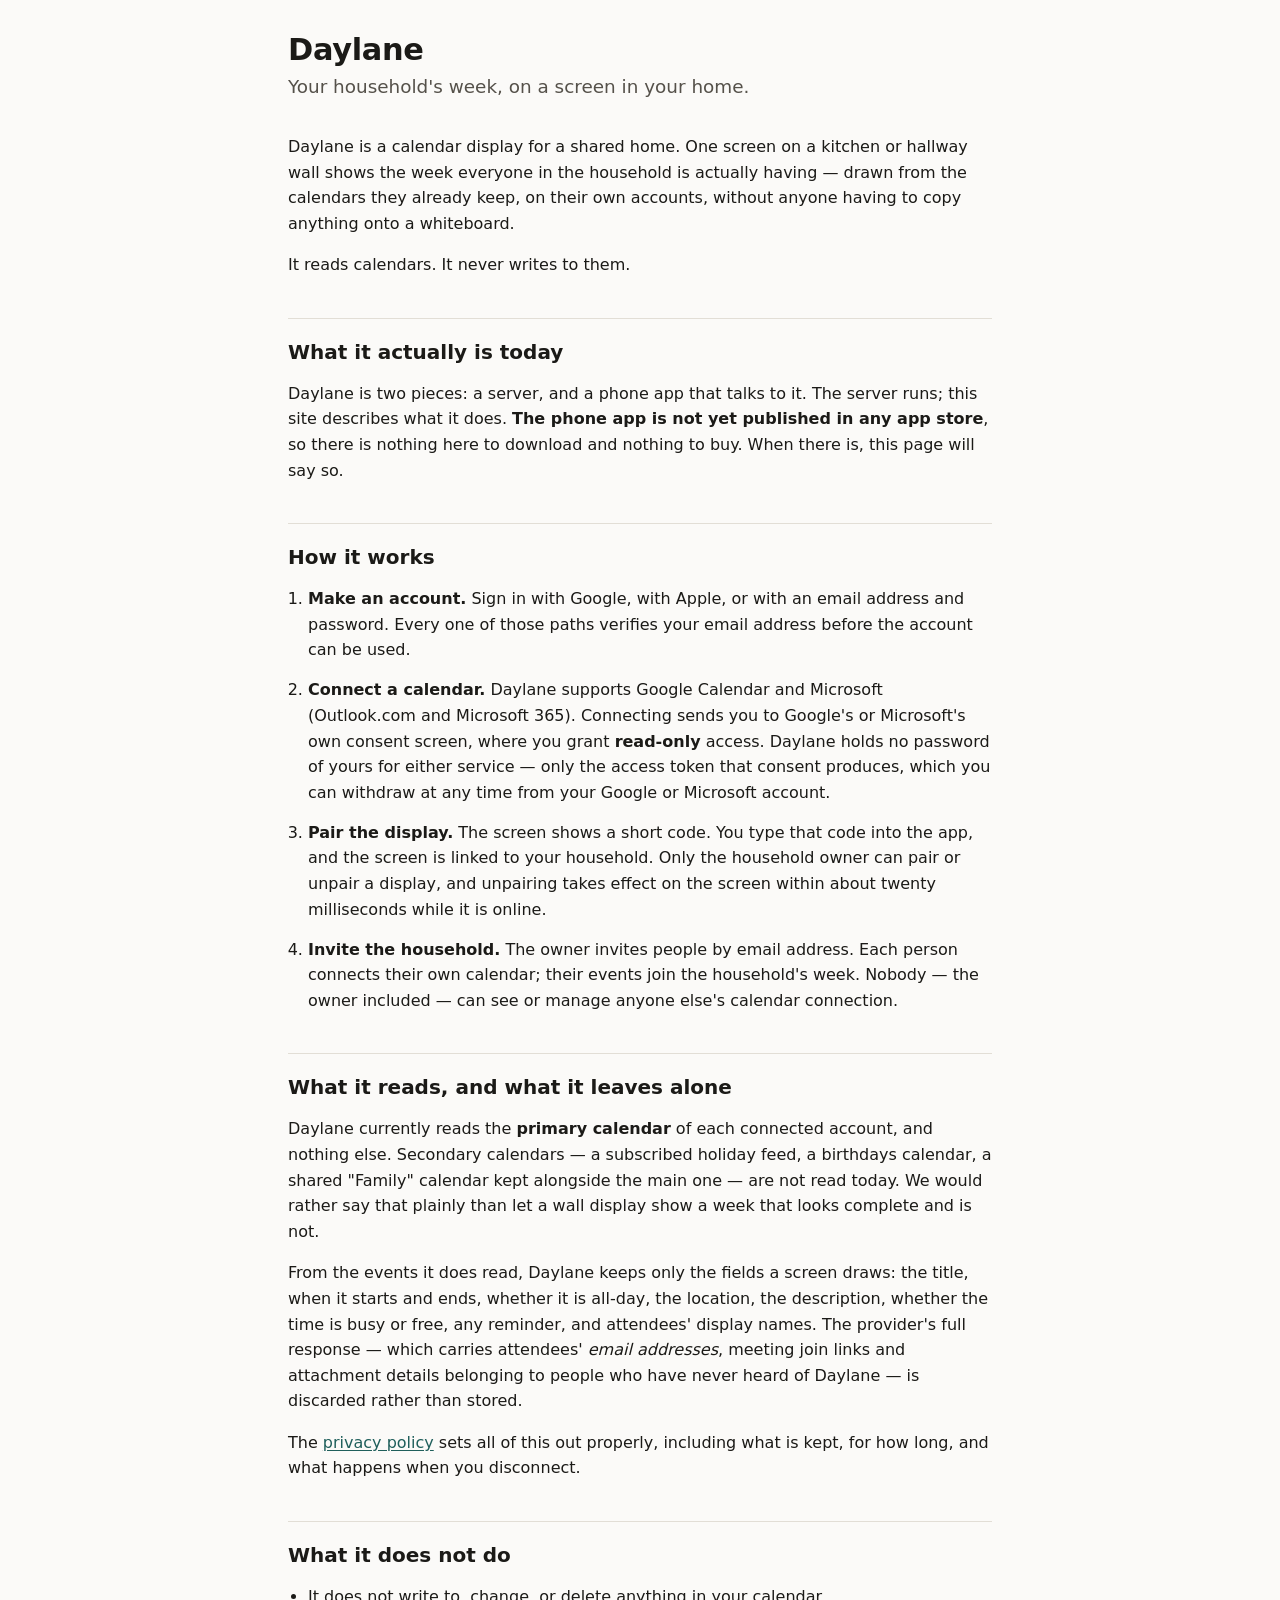
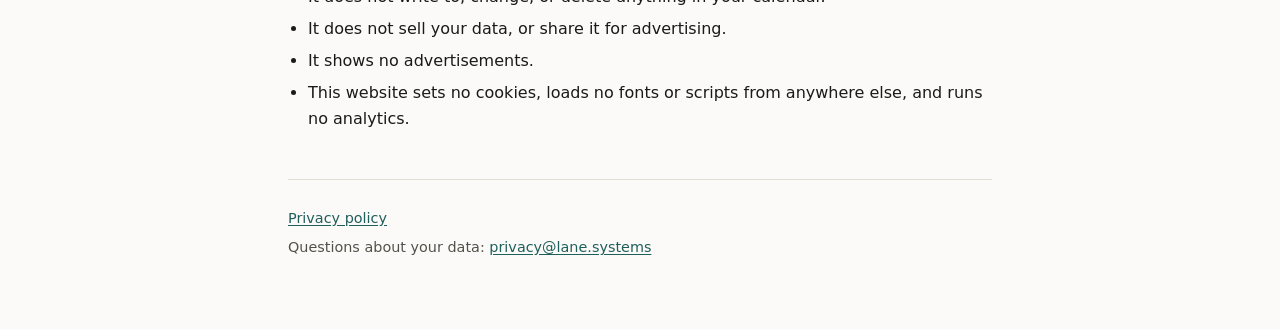
==== index.html @ bf2091d9 "Daylane's homepage and privacy policy Static files for GitHub Pages: no build step, no scripts, no t" ====
<!doctype html>
<html lang="en">
<head>
<meta charset="utf-8">
<meta name="viewport" content="width=device-width, initial-scale=1">
<title>Daylane — your household's week, on the wall</title>
<meta name="description" content="Daylane shows a household's shared week on a screen in the home. It reads your calendar; it never writes to it.">
<link rel="stylesheet" href="/style.css">
</head>
<body>
<main>

<h1>Daylane</h1>
<p class="lede">Your household's week, on a screen in your home.</p>

<p>Daylane is a calendar display for a shared home. One screen on a kitchen or
hallway wall shows the week everyone in the household is actually having —
drawn from the calendars they already keep, on their own accounts, without
anyone having to copy anything onto a whiteboard.</p>

<p>It reads calendars. It never writes to them.</p>

<h2>What it actually is today</h2>

<p>Daylane is two pieces: a server, and a phone app that talks to it. The
server runs; this site describes what it does. <strong>The phone app is not yet
published in any app store</strong>, so there is nothing here to download and
nothing to buy. When there is, this page will say so.</p>

<h2>How it works</h2>

<ol class="steps">
	<li><strong>Make an account.</strong> Sign in with Google, with Apple, or
	with an email address and password. Every one of those paths verifies your
	email address before the account can be used.</li>

	<li><strong>Connect a calendar.</strong> Daylane supports Google Calendar
	and Microsoft (Outlook.com and Microsoft 365). Connecting sends you to
	Google's or Microsoft's own consent screen, where you grant
	<strong>read-only</strong> access. Daylane holds no password of yours for
	either service — only the access token that consent produces, which you can
	withdraw at any time from your Google or Microsoft account.</li>

	<li><strong>Pair the display.</strong> The screen shows a short code. You
	type that code into the app, and the screen is linked to your household.
	Only the household owner can pair or unpair a display, and unpairing takes
	effect on the screen within about twenty milliseconds while it is online.</li>

	<li><strong>Invite the household.</strong> The owner invites people by email
	address. Each person connects their own calendar; their events join the
	household's week. Nobody — the owner included — can see or manage anyone
	else's calendar connection.</li>
</ol>

<h2>What it reads, and what it leaves alone</h2>

<p>Daylane currently reads the <strong>primary calendar</strong> of each
connected account, and nothing else. Secondary calendars — a subscribed holiday
feed, a birthdays calendar, a shared "Family" calendar kept alongside the main
one — are not read today. We would rather say that plainly than let a wall
display show a week that looks complete and is not.</p>

<p>From the events it does read, Daylane keeps only the fields a screen draws:
the title, when it starts and ends, whether it is all-day, the location, the
description, whether the time is busy or free, any reminder, and attendees'
display names. The provider's full response — which carries attendees'
<em>email addresses</em>, meeting join links and attachment details belonging to
people who have never heard of Daylane — is discarded rather than stored.</p>

<p>The <a href="/privacy/">privacy policy</a> sets all of this out properly,
including what is kept, for how long, and what happens when you disconnect.</p>

<h2>What it does not do</h2>

<ul>
	<li>It does not write to, change, or delete anything in your calendar.</li>
	<li>It does not sell your data, or share it for advertising.</li>
	<li>It shows no advertisements.</li>
	<li>This website sets no cookies, loads no fonts or scripts from anywhere
	else, and runs no analytics.</li>
</ul>

<footer>
	<p><a href="/privacy/">Privacy policy</a></p>
	<!-- REVIEW BEFORE PUBLICATION: this address must exist as an explicit
	     forwarder at the registrar first. lane.systems has no mailboxes, only
	     Namecheap email forwarding, and Namecheap rejects mail for any address
	     that is not a configured forwarder — so an address printed here that
	     nobody created bounces silently. See deploy/README.md. -->
	<p>Questions about your data: <a href="mailto:privacy@lane.systems">privacy@lane.systems</a></p>
</footer>

</main>
</body>
</html>
---- style.css ----
/* One stylesheet, referenced root-relative as /style.css so it resolves the
   same from `/` and from `/privacy/`. A relative path would need to differ
   between the two, which is exactly the kind of thing that breaks when the
   directory is copied to another repository verbatim.

   No webfont, no script, no third-party request of any kind. A privacy policy
   that loads a font from someone else's server is making a claim its own page
   contradicts. */

:root {
	color-scheme: light dark;

	--bg: #fbfaf8;
	--surface: #ffffff;
	--text: #1b1a17;
	--muted: #55514a;
	--rule: #e2ded6;
	--accent: #1f5f5b;
	--note-bg: #fdf6e3;
	--note-rule: #d9c79a;
	--note-text: #4a3c18;
}

@media (prefers-color-scheme: dark) {
	:root {
		--bg: #15171a;
		--surface: #1c1f23;
		--text: #e8e6e1;
		--muted: #a8a49c;
		--rule: #32363c;
		--accent: #7fc9c2;
		--note-bg: #24201a;
		--note-rule: #5d4f33;
		--note-text: #e5d7b4;
	}
}

* {
	box-sizing: border-box;
}

body {
	margin: 0;
	padding: 2rem 1rem 4rem;
	background: var(--bg);
	color: var(--text);
	font: 16px/1.6 system-ui, -apple-system, "Segoe UI", Roboto, "Helvetica Neue", Arial, sans-serif;
	-webkit-text-size-adjust: 100%;
}

main {
	max-width: 44rem;
	margin: 0 auto;
}

h1 {
	font-size: 1.9rem;
	line-height: 1.2;
	margin: 0 0 0.25rem;
	letter-spacing: -0.01em;
}

h2 {
	font-size: 1.25rem;
	line-height: 1.3;
	margin: 2.5rem 0 0.75rem;
	padding-top: 1.25rem;
	border-top: 1px solid var(--rule);
}

h3 {
	font-size: 1rem;
	margin: 1.5rem 0 0.5rem;
}

p,
li {
	color: var(--text);
}

.lede {
	font-size: 1.15rem;
	color: var(--muted);
	margin: 0 0 2rem;
}

a {
	color: var(--accent);
	text-underline-offset: 2px;
}

a:hover {
	text-decoration-thickness: 2px;
}

ul,
ol {
	padding-left: 1.25rem;
}

li {
	margin: 0.4rem 0;
}

dt {
	font-weight: 600;
	margin-top: 1rem;
}

dd {
	margin: 0.25rem 0 0;
	color: var(--muted);
}

code {
	font-family: ui-monospace, SFMono-Regular, Menlo, Consolas, monospace;
	font-size: 0.9em;
	background: var(--surface);
	border: 1px solid var(--rule);
	border-radius: 4px;
	padding: 0.1em 0.35em;
	/* Scope strings are long and unbreakable; without this they widen the page
	   past a 400px viewport and the whole document scrolls sideways. */
	overflow-wrap: anywhere;
}

.note {
	background: var(--note-bg);
	border: 1px solid var(--note-rule);
	border-left-width: 4px;
	border-radius: 4px;
	padding: 0.9rem 1rem;
	margin: 1.5rem 0;
	color: var(--note-text);
}

.note p {
	color: inherit;
	margin: 0.5rem 0 0;
}

.note p:first-child {
	margin-top: 0;
}

.note strong {
	color: inherit;
}

footer {
	margin-top: 3rem;
	padding-top: 1.25rem;
	border-top: 1px solid var(--rule);
	color: var(--muted);
	font-size: 0.9rem;
}

footer p {
	color: inherit;
	margin: 0.4rem 0;
}

.meta {
	color: var(--muted);
	font-size: 0.9rem;
	margin: 0 0 2rem;
}

.steps {
	padding-left: 1.25rem;
}

.steps li {
	margin: 0.9rem 0;
}
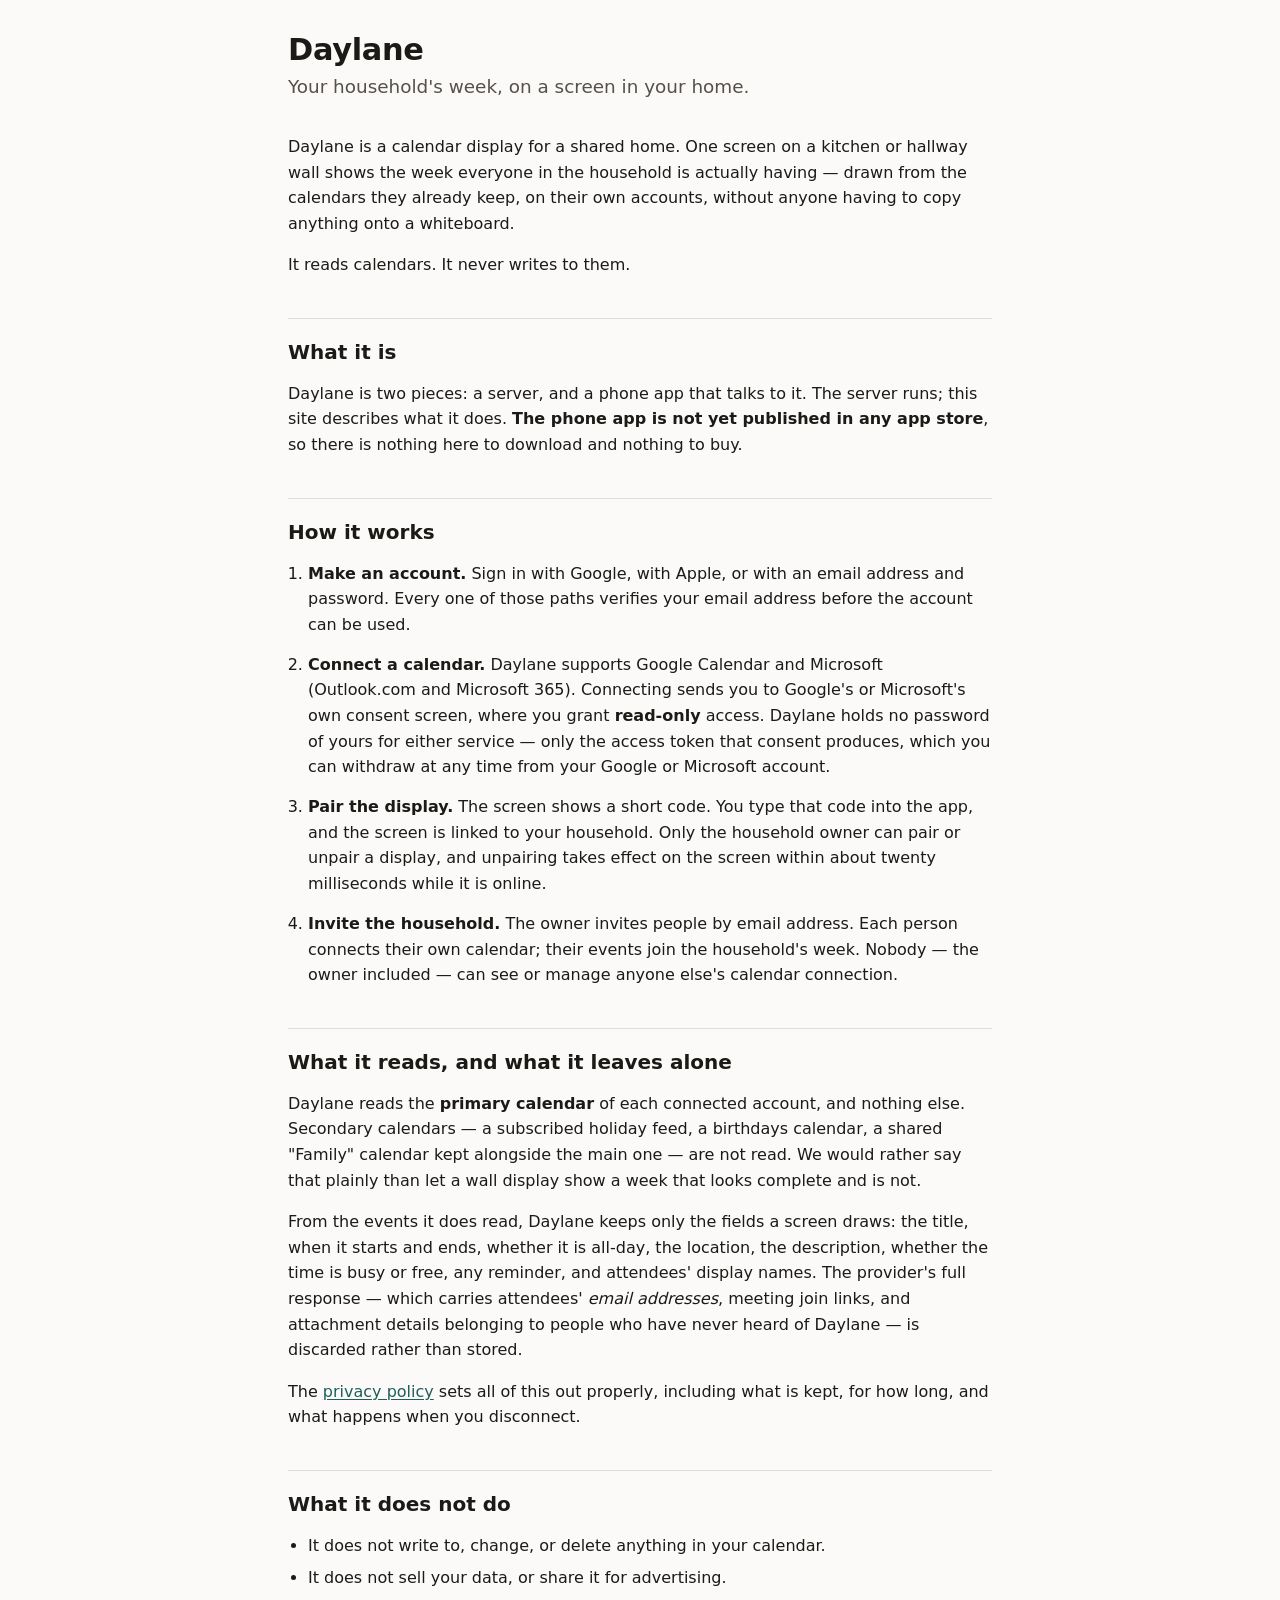
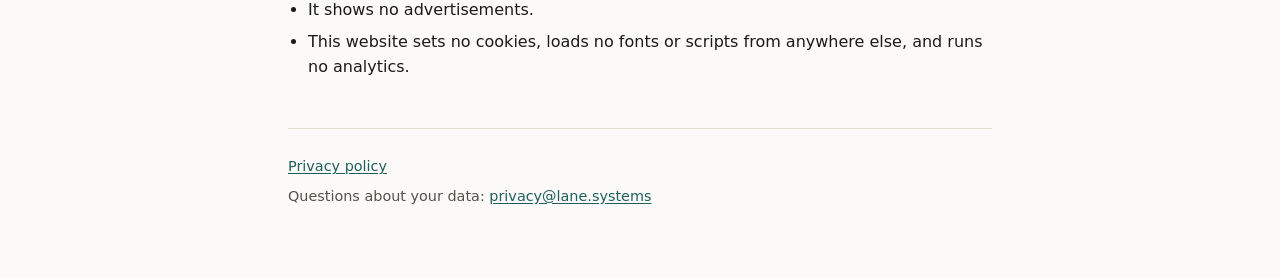
==== commit d786a9bb: "Answer the site's open questions, and say it in American English Account deletion now states what sh" ====
--- a/index.html
+++ b/index.html
@@ -20,12 +20,12 @@
 
 <p>It reads calendars. It never writes to them.</p>
 
-<h2>What it actually is today</h2>
+<h2>What it is</h2>
 
 <p>Daylane is two pieces: a server, and a phone app that talks to it. The
 server runs; this site describes what it does. <strong>The phone app is not yet
 published in any app store</strong>, so there is nothing here to download and
-nothing to buy. When there is, this page will say so.</p>
+nothing to buy.</p>
 
 <h2>How it works</h2>
 
@@ -54,17 +54,17 @@
 
 <h2>What it reads, and what it leaves alone</h2>
 
-<p>Daylane currently reads the <strong>primary calendar</strong> of each
+<p>Daylane reads the <strong>primary calendar</strong> of each
 connected account, and nothing else. Secondary calendars — a subscribed holiday
 feed, a birthdays calendar, a shared "Family" calendar kept alongside the main
-one — are not read today. We would rather say that plainly than let a wall
+one — are not read. We would rather say that plainly than let a wall
 display show a week that looks complete and is not.</p>
 
 <p>From the events it does read, Daylane keeps only the fields a screen draws:
 the title, when it starts and ends, whether it is all-day, the location, the
 description, whether the time is busy or free, any reminder, and attendees'
 display names. The provider's full response — which carries attendees'
-<em>email addresses</em>, meeting join links and attachment details belonging to
+<em>email addresses</em>, meeting join links, and attachment details belonging to
 people who have never heard of Daylane — is discarded rather than stored.</p>
 
 <p>The <a href="/privacy/">privacy policy</a> sets all of this out properly,
@@ -82,11 +82,6 @@
 
 <footer>
 	<p><a href="/privacy/">Privacy policy</a></p>
-	<!-- REVIEW BEFORE PUBLICATION: this address must exist as an explicit
-	     forwarder at the registrar first. lane.systems has no mailboxes, only
-	     Namecheap email forwarding, and Namecheap rejects mail for any address
-	     that is not a configured forwarder — so an address printed here that
-	     nobody created bounces silently. See deploy/README.md. -->
 	<p>Questions about your data: <a href="mailto:privacy@lane.systems">privacy@lane.systems</a></p>
 </footer>
 
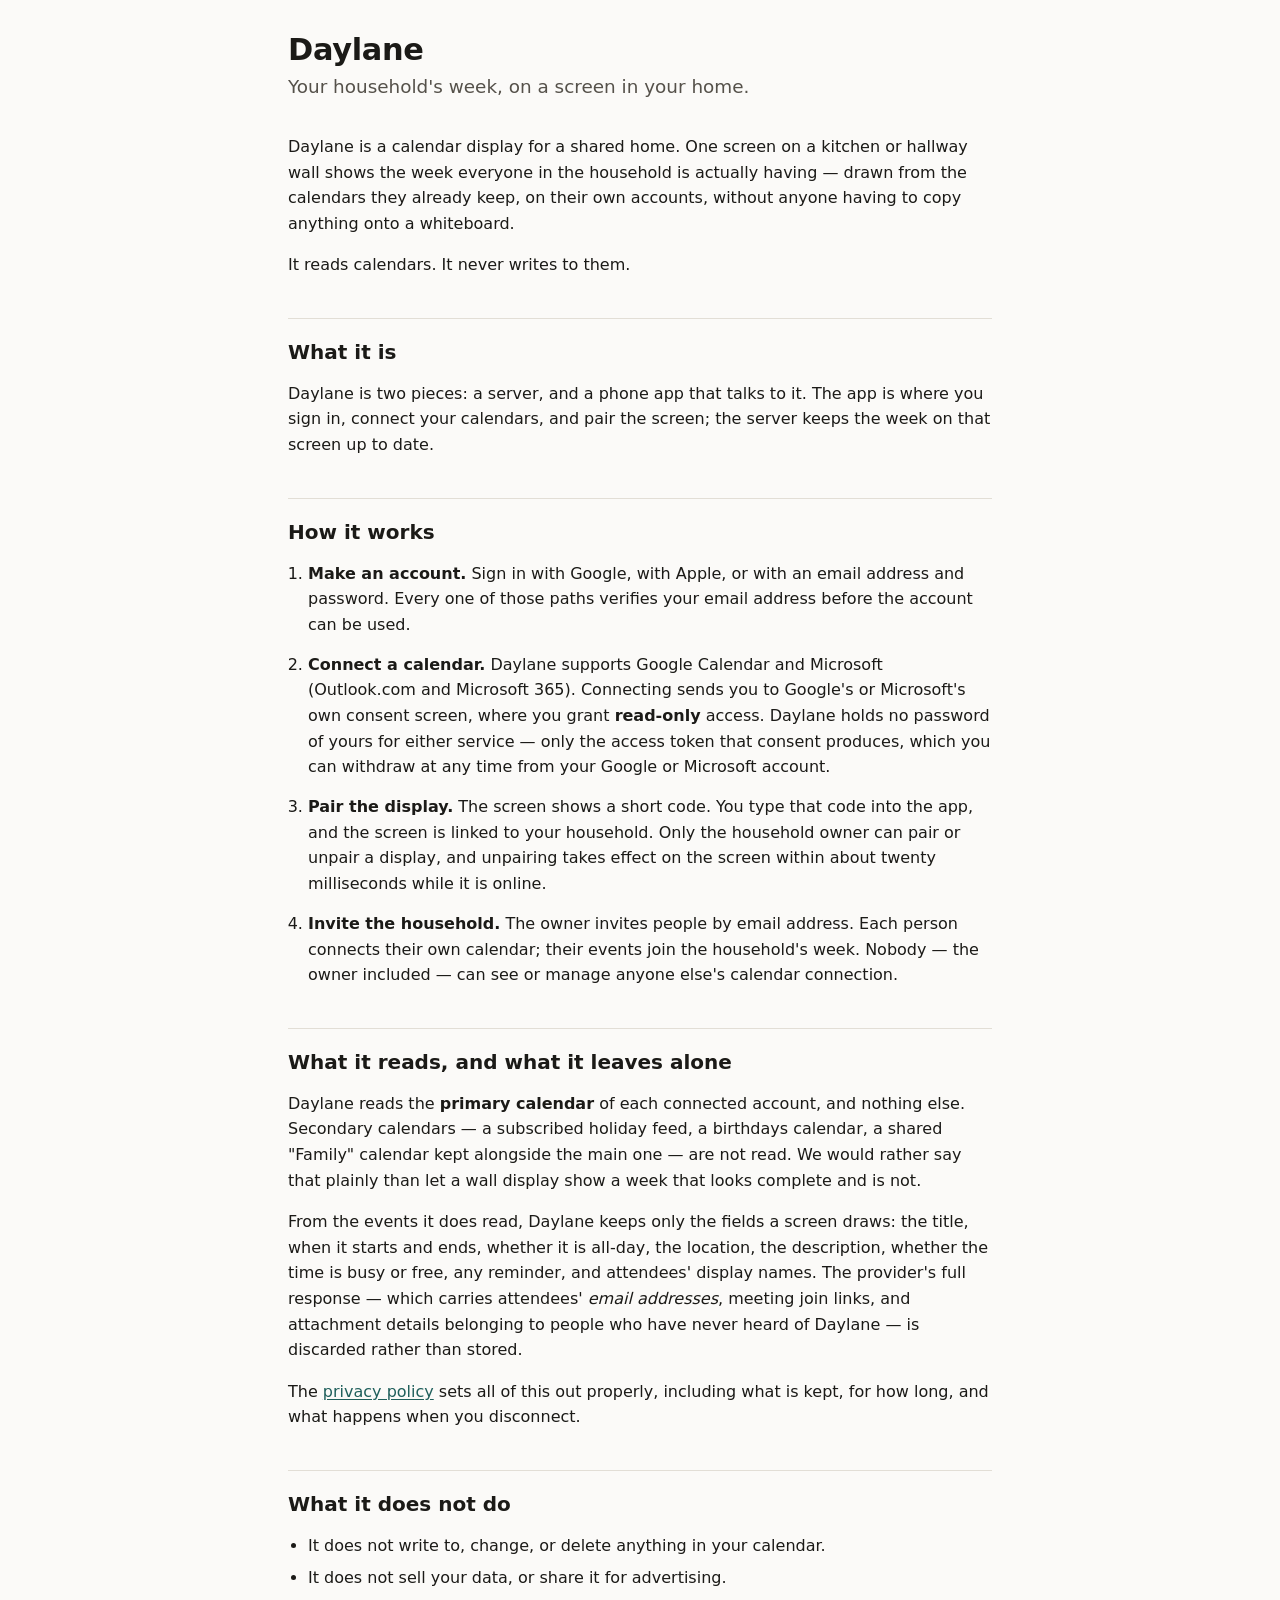
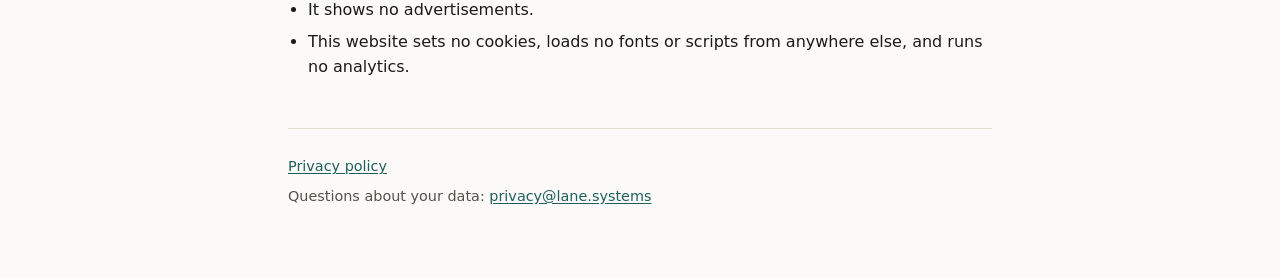
==== commit f3c03528: "Name the operator, and stop discussing availability The policy names Tomare LLC as the company respo" ====
--- a/index.html
+++ b/index.html
@@ -22,10 +22,9 @@
 
 <h2>What it is</h2>
 
-<p>Daylane is two pieces: a server, and a phone app that talks to it. The
-server runs; this site describes what it does. <strong>The phone app is not yet
-published in any app store</strong>, so there is nothing here to download and
-nothing to buy.</p>
+<p>Daylane is two pieces: a server, and a phone app that talks to it. The app
+is where you sign in, connect your calendars, and pair the screen; the server
+keeps the week on that screen up to date.</p>
 
 <h2>How it works</h2>
 
